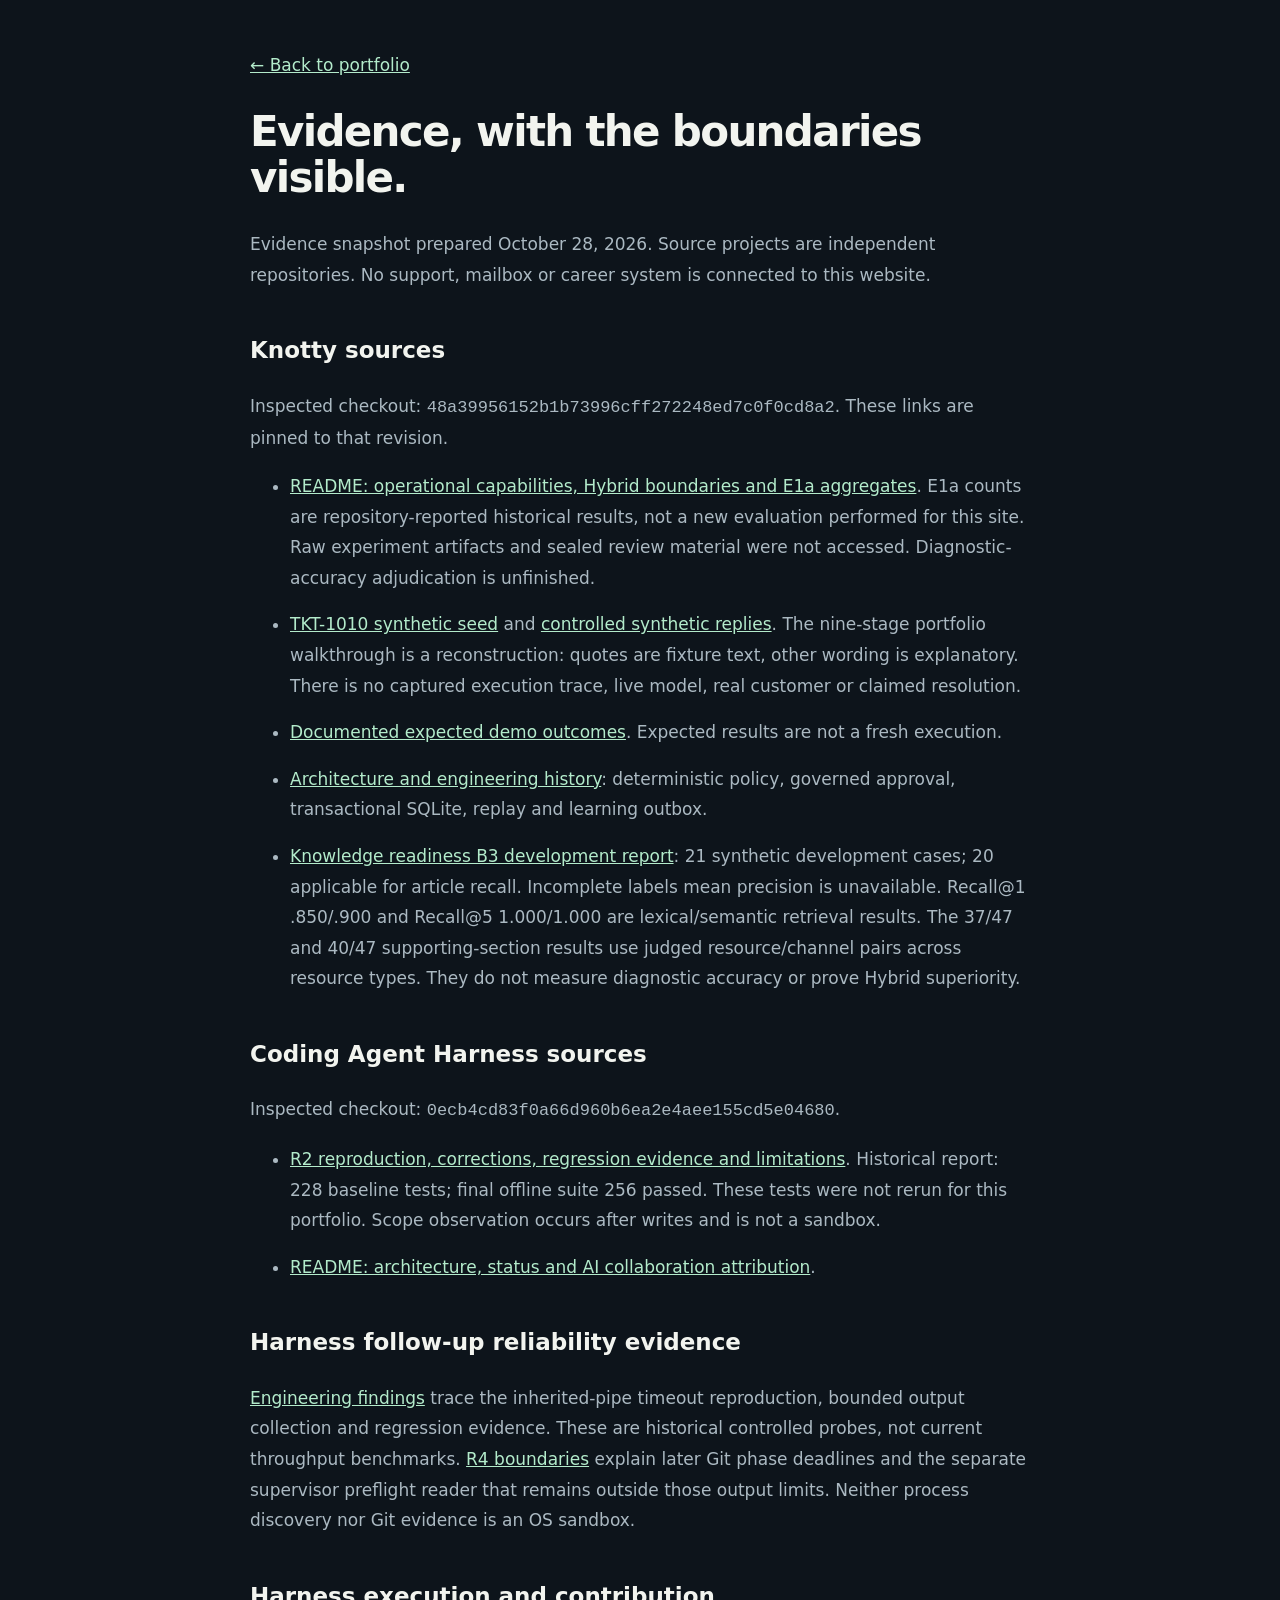
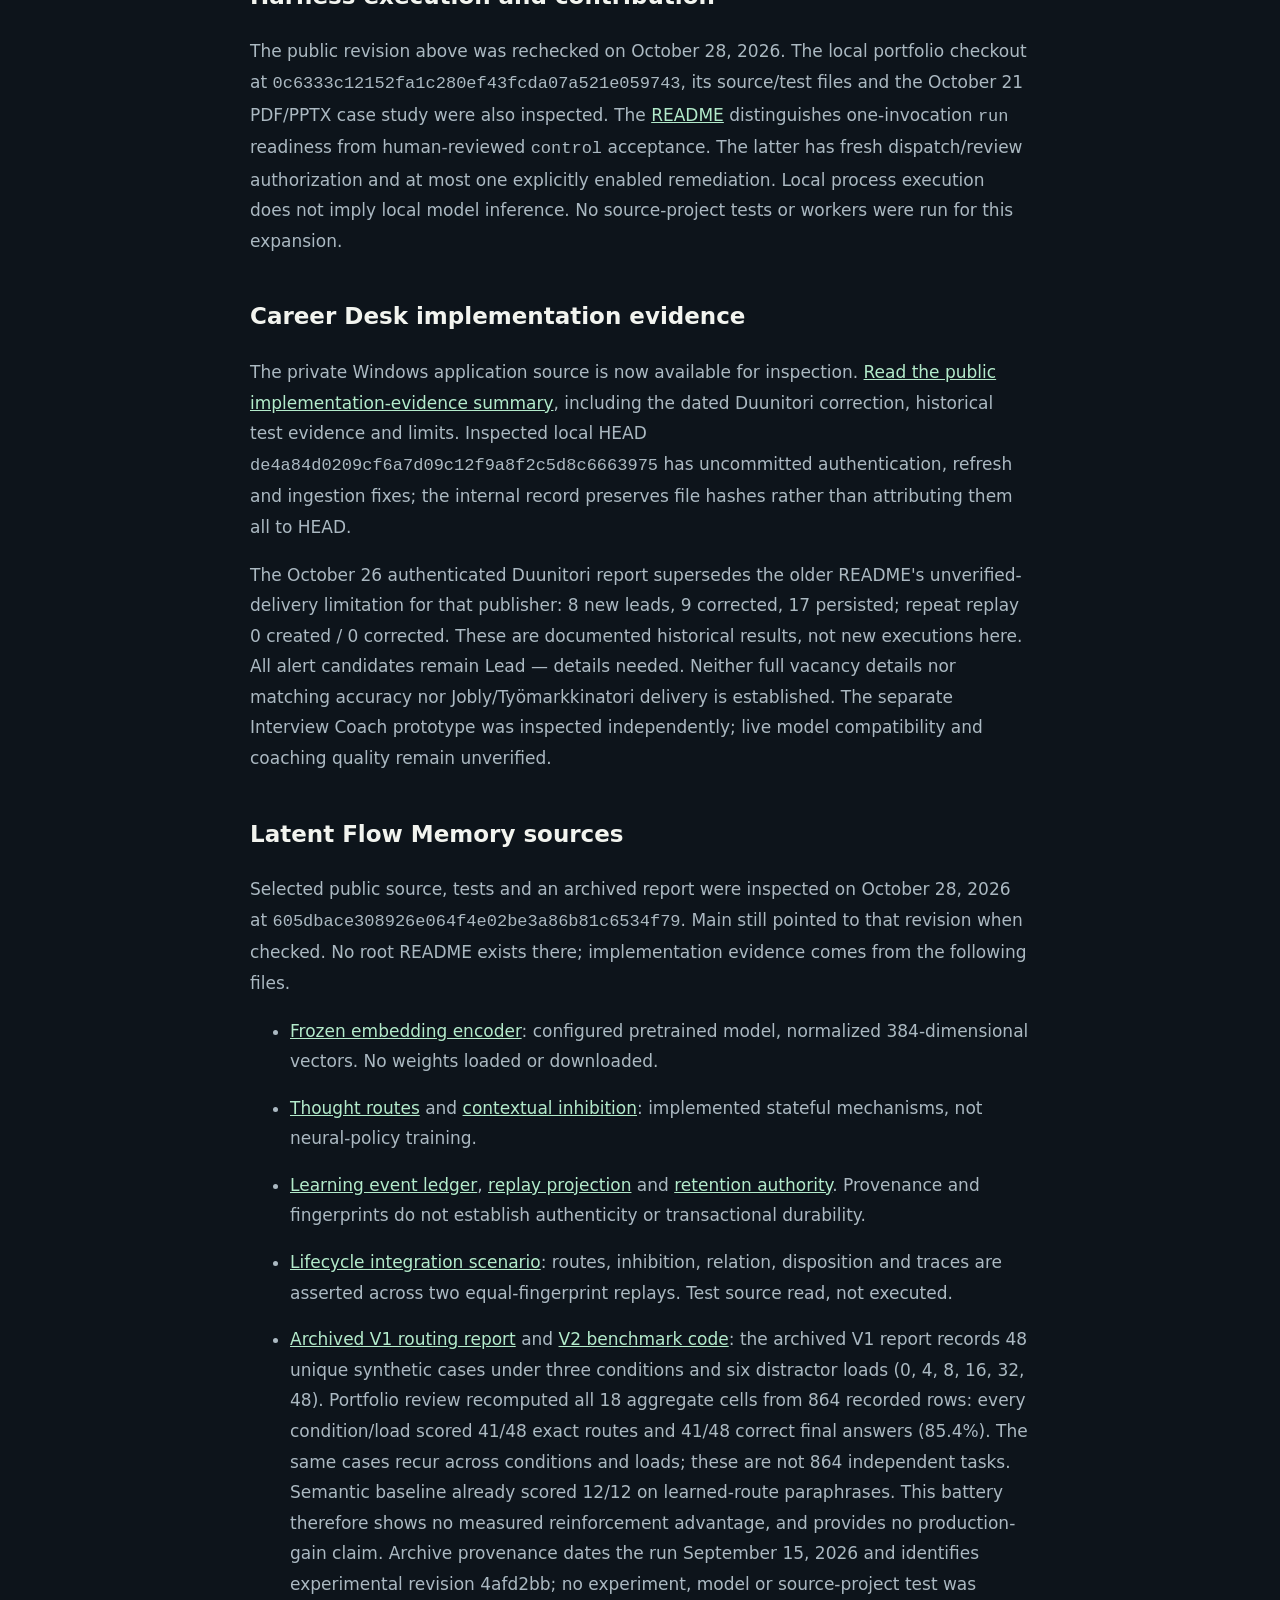
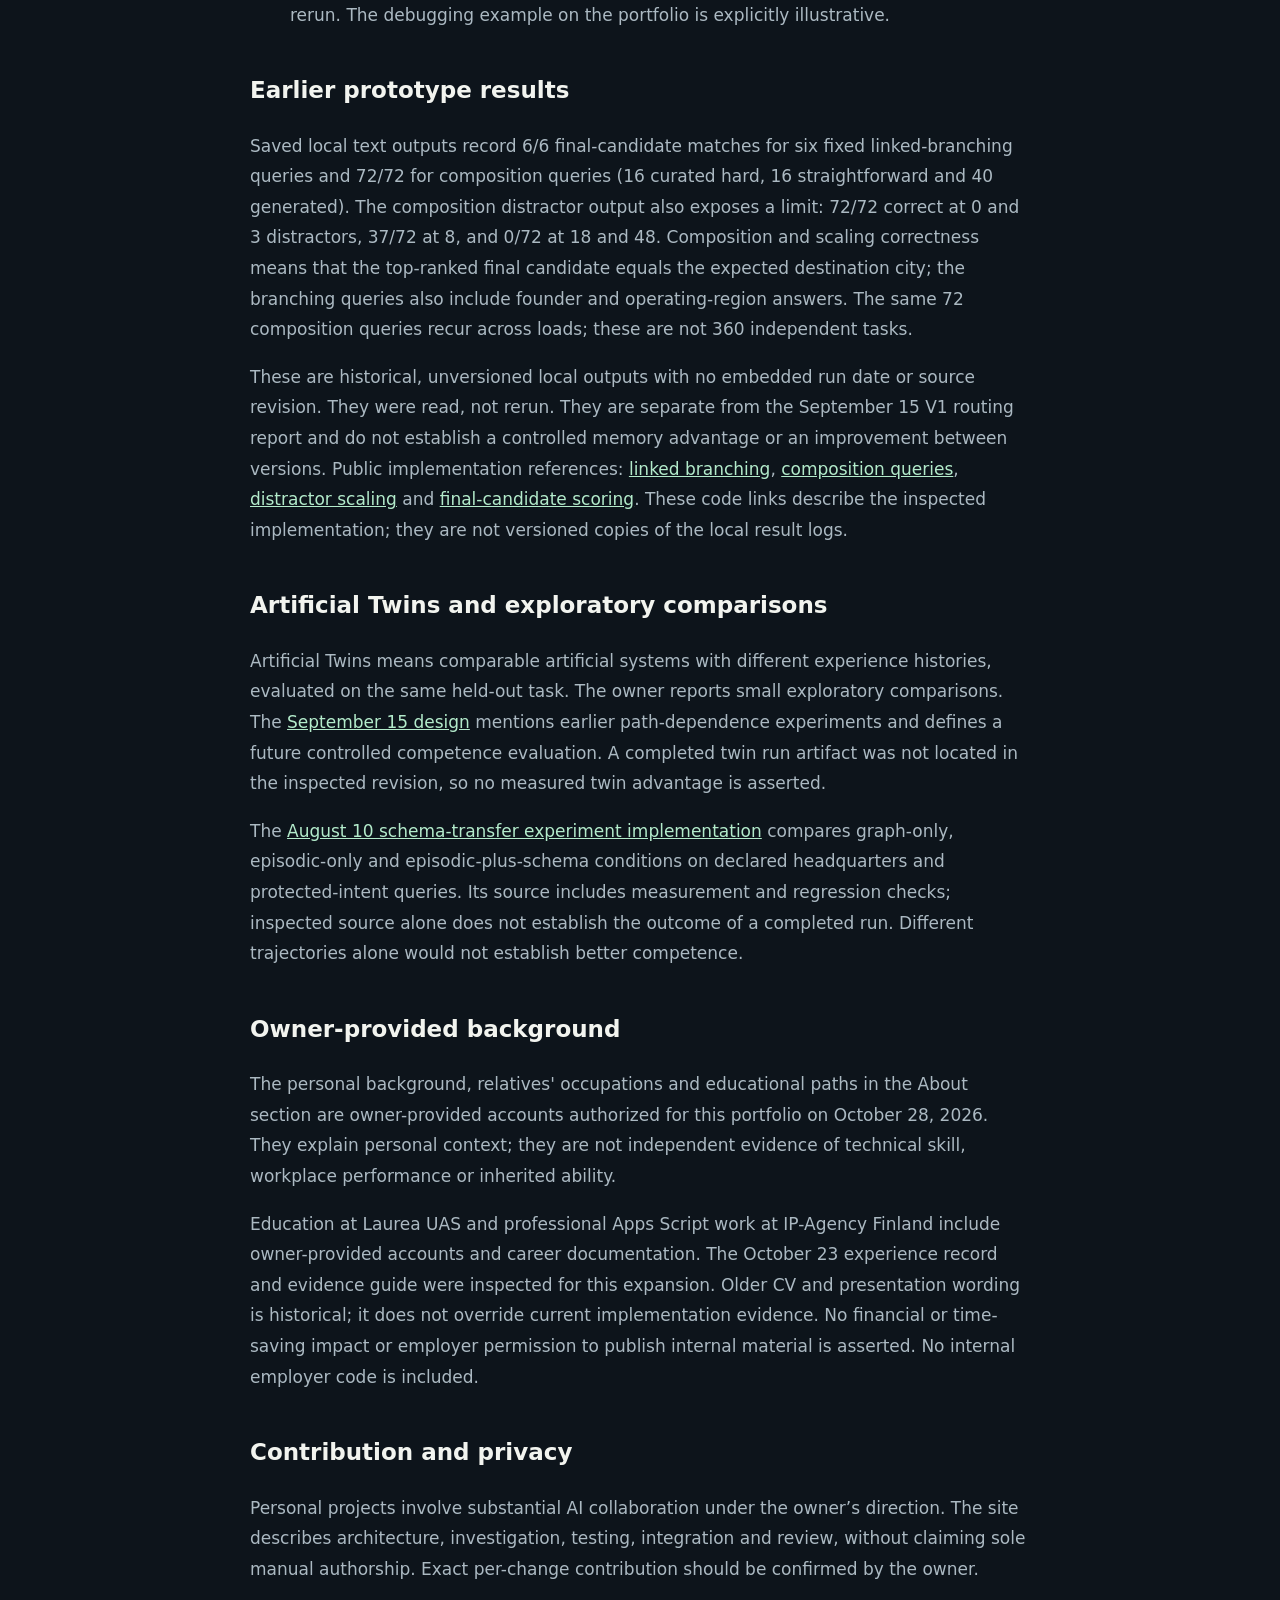
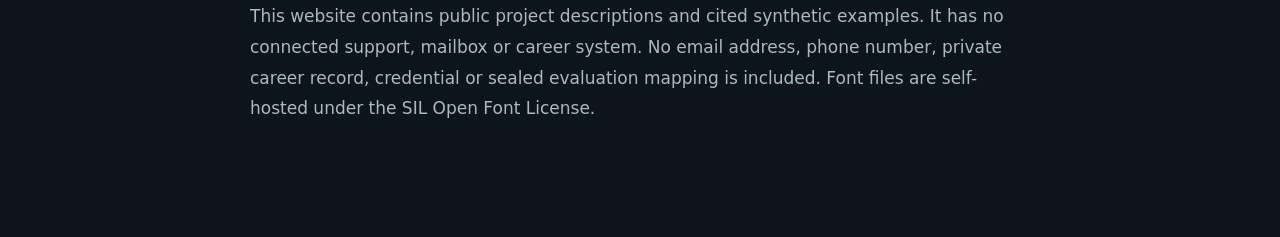
==== evidence.html @ 8efc9eea "Publish verified engineering portfolio" ====
<!doctype html>
<html lang="en">
  <head>
    <meta charset="utf-8" />
    <meta name="viewport" content="width=device-width,initial-scale=1" />
    <meta name="theme-color" content="#0d141b" />
    <title>Evidence & publication notes — Matias Laukka</title>
    <style>
      body {
        font:
          17px/1.8 system-ui,
          sans-serif;
        background: #0d141b;
        color: #f2f4ef;
        margin: 0;
      }
      main {
        max-width: 780px;
        margin: 50px auto;
        padding: 0 24px 60px;
      }
      h1 {
        font-size: 42px;
        line-height: 1.1;
        letter-spacing: -0.04em;
      }
      h2 {
        font-size: 23px;
        margin-top: 40px;
      }
      p,
      li {
        color: #abb9c2;
      }
      a {
        color: #b3ebcb;
        overflow-wrap: anywhere;
      }
      li {
        margin-bottom: 16px;
      }
      a:focus-visible {
        outline: 2px solid #b3ebcb;
        outline-offset: 4px;
      }
      small {
        font-size: 13px;
      }
      code {
        overflow-wrap: anywhere;
      }
    </style>
  </head>
  <body>
    <main>
      <a href="./">← Back to portfolio</a>
      <h1>Evidence, with the boundaries visible.</h1>
      <p>
        Evidence snapshot prepared October 28, 2026. Source projects are
        independent repositories. No support, mailbox or career system is
        connected to this website.
      </p>
      <h2>Knotty sources</h2>
      <p>
        Inspected checkout:
        <code>48a39956152b1b73996cff272248ed7c0f0cd8a2</code>. These links are
        pinned to that revision.
      </p>
      <ul>
        <li>
          <a
            href="https://github.com/MatiasLaukka/Support-Ticket-Triage-MCP/blob/48a39956152b1b73996cff272248ed7c0f0cd8a2/README.md"
            >README: operational capabilities, Hybrid boundaries and E1a
            aggregates</a
          >. E1a counts are repository-reported historical results, not a new
          evaluation performed for this site. Raw experiment artifacts and
          sealed review material were not accessed. Diagnostic-accuracy
          adjudication is unfinished.
        </li>
        <li>
          <a
            href="https://github.com/MatiasLaukka/Support-Ticket-Triage-MCP/blob/48a39956152b1b73996cff272248ed7c0f0cd8a2/data/seed/tickets.json#L352"
            >TKT-1010 synthetic seed</a
          >
          and
          <a
            href="https://github.com/MatiasLaukka/Support-Ticket-Triage-MCP/blob/48a39956152b1b73996cff272248ed7c0f0cd8a2/src/approval-desk/automatic-customer-replies.ts#L256"
            >controlled synthetic replies</a
          >. The nine-stage portfolio walkthrough is a reconstruction: quotes
          are fixture text, other wording is explanatory. There is no captured
          execution trace, live model, real customer or claimed resolution.
        </li>
        <li>
          <a
            href="https://github.com/MatiasLaukka/Support-Ticket-Triage-MCP/blob/48a39956152b1b73996cff272248ed7c0f0cd8a2/docs/demo-results.md"
            >Documented expected demo outcomes</a
          >. Expected results are not a fresh execution.
        </li>
        <li>
          <a
            href="https://github.com/MatiasLaukka/Support-Ticket-Triage-MCP/blob/48a39956152b1b73996cff272248ed7c0f0cd8a2/docs/case-study.md"
            >Architecture and engineering history</a
          >: deterministic policy, governed approval, transactional SQLite,
          replay and learning outbox.
        </li>
        <li>
          <a
            href="https://github.com/MatiasLaukka/Support-Ticket-Triage-MCP/blob/48a39956152b1b73996cff272248ed7c0f0cd8a2/reports/retrieval/knowledge-readiness-v1/README.md"
            >Knowledge readiness B3 development report</a
          >: 21 synthetic development cases; 20 applicable for article recall.
          Incomplete labels mean precision is unavailable. Recall@1 .850/.900
          and Recall@5 1.000/1.000 are lexical/semantic retrieval results. The
          37/47 and 40/47 supporting-section results use judged resource/channel
          pairs across resource types. They do not measure diagnostic accuracy
          or prove Hybrid superiority.
        </li>
      </ul>
      <h2>Coding Agent Harness sources</h2>
      <p>
        Inspected checkout:
        <code>0ecb4cd83f0a66d960b6ea2e4aee155cd5e04680</code>.
      </p>
      <ul>
        <li>
          <a
            href="https://github.com/MatiasLaukka/coding-agent-harness/blob/0ecb4cd83f0a66d960b6ea2e4aee155cd5e04680/docs/reliability-r2-findings.md"
            >R2 reproduction, corrections, regression evidence and
            limitations</a
          >. Historical report: 228 baseline tests; final offline suite 256
          passed. These tests were not rerun for this portfolio. Scope
          observation occurs after writes and is not a sandbox.
        </li>
        <li>
          <a
            href="https://github.com/MatiasLaukka/coding-agent-harness/blob/0ecb4cd83f0a66d960b6ea2e4aee155cd5e04680/README.md"
            >README: architecture, status and AI collaboration attribution</a
          >.
        </li>
      </ul>
      <h2>Harness follow-up reliability evidence</h2>
      <p>
        <a
          href="https://github.com/MatiasLaukka/coding-agent-harness/blob/0ecb4cd83f0a66d960b6ea2e4aee155cd5e04680/docs/engineering-notes.md"
          >Engineering findings</a
        >
        trace the inherited-pipe timeout reproduction, bounded output collection
        and regression evidence. These are historical controlled probes, not
        current throughput benchmarks.
        <a
          href="https://github.com/MatiasLaukka/coding-agent-harness/blob/0ecb4cd83f0a66d960b6ea2e4aee155cd5e04680/docs/reliability-r4-bounded-git.md"
          >R4 boundaries</a
        >
        explain later Git phase deadlines and the separate supervisor preflight
        reader that remains outside those output limits. Neither process
        discovery nor Git evidence is an OS sandbox.
      </p>
      <h2>Harness execution and contribution</h2>
      <p>The public revision above was rechecked on October 28, 2026. The local portfolio checkout at <code>0c6333c12152fa1c280ef43fcda07a521e059743</code>, its source/test files and the October 21 PDF/PPTX case study were also inspected. The <a href="https://github.com/MatiasLaukka/coding-agent-harness/blob/0ecb4cd83f0a66d960b6ea2e4aee155cd5e04680/README.md">README</a> distinguishes one-invocation <code>run</code> readiness from human-reviewed <code>control</code> acceptance. The latter has fresh dispatch/review authorization and at most one explicitly enabled remediation. Local process execution does not imply local model inference. No source-project tests or workers were run for this expansion.</p>
      <h2>Career Desk implementation evidence</h2>
      <p>The private Windows application source is now available for inspection. <a href="./career-desk-evidence.html">Read the public implementation-evidence summary</a>, including the dated Duunitori correction, historical test evidence and limits. Inspected local HEAD <code>de4a84d0209cf6a7d09c12f9a8f2c5d8c6663975</code> has uncommitted authentication, refresh and ingestion fixes; the internal record preserves file hashes rather than attributing them all to HEAD.</p>
      <p>The October 26 authenticated Duunitori report supersedes the older README's unverified-delivery limitation for that publisher: 8 new leads, 9 corrected, 17 persisted; repeat replay 0 created / 0 corrected. These are documented historical results, not new executions here. All alert candidates remain Lead — details needed. Neither full vacancy details nor matching accuracy nor Jobly/Työmarkkinatori delivery is established. The separate Interview Coach prototype was inspected independently; live model compatibility and coaching quality remain unverified.</p>
      <h2>Latent Flow Memory sources</h2>
      <p>Selected public source, tests and an archived report were inspected on October 28, 2026 at <code>605dbace308926e064f4e02be3a86b81c6534f79</code>. Main still pointed to that revision when checked. No root README exists there; implementation evidence comes from the following files.</p>
      <ul>
        <li><a href="https://github.com/MatiasLaukka/latent-flow-memory/blob/605dbace308926e064f4e02be3a86b81c6534f79/src/encoder.py">Frozen embedding encoder</a>: configured pretrained model, normalized 384-dimensional vectors. No weights loaded or downloaded.</li>
        <li><a href="https://github.com/MatiasLaukka/latent-flow-memory/blob/605dbace308926e064f4e02be3a86b81c6534f79/src/thought_routes.py">Thought routes</a> and <a href="https://github.com/MatiasLaukka/latent-flow-memory/blob/605dbace308926e064f4e02be3a86b81c6534f79/src/route_inhibition.py">contextual inhibition</a>: implemented stateful mechanisms, not neural-policy training.</li>
        <li><a href="https://github.com/MatiasLaukka/latent-flow-memory/blob/605dbace308926e064f4e02be3a86b81c6534f79/src/learning_events.py">Learning event ledger</a>, <a href="https://github.com/MatiasLaukka/latent-flow-memory/blob/605dbace308926e064f4e02be3a86b81c6534f79/src/memory_replay.py">replay projection</a> and <a href="https://github.com/MatiasLaukka/latent-flow-memory/blob/605dbace308926e064f4e02be3a86b81c6534f79/src/retention.py">retention authority</a>. Provenance and fingerprints do not establish authenticity or transactional durability.</li>
        <li><a href="https://github.com/MatiasLaukka/latent-flow-memory/blob/605dbace308926e064f4e02be3a86b81c6534f79/tests/test_memory_lifecycle_integration.py">Lifecycle integration scenario</a>: routes, inhibition, relation, disposition and traces are asserted across two equal-fingerprint replays. Test source read, not executed.</li>
        <li><a href="https://github.com/MatiasLaukka/latent-flow-memory/blob/605dbace308926e064f4e02be3a86b81c6534f79/reports/experience-routing/latest.json">Archived V1 routing report</a> and <a href="https://github.com/MatiasLaukka/latent-flow-memory/blob/605dbace308926e064f4e02be3a86b81c6534f79/src/benchmarking/experience_routing_v2.py">V2 benchmark code</a>: the archived V1 report records 48 unique synthetic cases under three conditions and six distractor loads (0, 4, 8, 16, 32, 48). Portfolio review recomputed all 18 aggregate cells from 864 recorded rows: every condition/load scored 41/48 exact routes and 41/48 correct final answers (85.4%). The same cases recur across conditions and loads; these are not 864 independent tasks. Semantic baseline already scored 12/12 on learned-route paraphrases. This battery therefore shows no measured reinforcement advantage, and provides no production-gain claim. Archive provenance dates the run September 15, 2026 and identifies experimental revision 4afd2bb; no experiment, model or source-project test was rerun. The debugging example on the portfolio is explicitly illustrative.</li>
      </ul>
      <h2>Earlier prototype results</h2>
      <p>Saved local text outputs record 6/6 final-candidate matches for six fixed linked-branching queries and 72/72 for composition queries (16 curated hard, 16 straightforward and 40 generated). The composition distractor output also exposes a limit: 72/72 correct at 0 and 3 distractors, 37/72 at 8, and 0/72 at 18 and 48. Composition and scaling correctness means that the top-ranked final candidate equals the expected destination city; the branching queries also include founder and operating-region answers. The same 72 composition queries recur across loads; these are not 360 independent tasks.</p>
      <p>These are historical, unversioned local outputs with no embedded run date or source revision. They were read, not rerun. They are separate from the September 15 V1 routing report and do not establish a controlled memory advantage or an improvement between versions. Public implementation references: <a href="https://github.com/MatiasLaukka/latent-flow-memory/blob/605dbace308926e064f4e02be3a86b81c6534f79/experiments/linked_flow_branching.py">linked branching</a>, <a href="https://github.com/MatiasLaukka/latent-flow-memory/blob/605dbace308926e064f4e02be3a86b81c6534f79/experiments/composition_robustness.py">composition queries</a>, <a href="https://github.com/MatiasLaukka/latent-flow-memory/blob/605dbace308926e064f4e02be3a86b81c6534f79/experiments/composition_distractor_scaling.py">distractor scaling</a> and <a href="https://github.com/MatiasLaukka/latent-flow-memory/blob/605dbace308926e064f4e02be3a86b81c6534f79/src/robustness.py">final-candidate scoring</a>. These code links describe the inspected implementation; they are not versioned copies of the local result logs.</p>
      <h2>Artificial Twins and exploratory comparisons</h2>
      <p>Artificial Twins means comparable artificial systems with different experience histories, evaluated on the same held-out task. The owner reports small exploratory comparisons. The <a href="https://github.com/MatiasLaukka/latent-flow-memory/blob/605dbace308926e064f4e02be3a86b81c6534f79/docs/superpowers/specs/2026-09-15-latent-flow-memory-thoughtspace-foundation-design.md">September 15 design</a> mentions earlier path-dependence experiments and defines a future controlled competence evaluation. A completed twin run artifact was not located in the inspected revision, so no measured twin advantage is asserted.</p>
      <p>The <a href="https://github.com/MatiasLaukka/latent-flow-memory/blob/605dbace308926e064f4e02be3a86b81c6534f79/experiments/schema_consolidation.py">August 10 schema-transfer experiment implementation</a> compares graph-only, episodic-only and episodic-plus-schema conditions on declared headquarters and protected-intent queries. Its source includes measurement and regression checks; inspected source alone does not establish the outcome of a completed run. Different trajectories alone would not establish better competence.</p>
      <h2>Owner-provided background</h2>
      <p>The personal background, relatives' occupations and educational paths in the About section are owner-provided accounts authorized for this portfolio on October 28, 2026. They explain personal context; they are not independent evidence of technical skill, workplace performance or inherited ability.</p>
      <p>
        Education at Laurea UAS and professional Apps Script work at IP-Agency
        Finland include owner-provided accounts and career documentation. The
        October 23 experience record and evidence guide were inspected for this
        expansion. Older CV and presentation wording is historical; it does
        not override current implementation evidence. No financial or
        time-saving impact or employer permission to publish internal material
        is asserted. No internal employer code is included.
      </p>
      <h2>Contribution and privacy</h2>
      <p>
        Personal projects involve substantial AI collaboration under the owner’s
        direction. The site describes architecture, investigation, testing,
        integration and review, without claiming sole manual authorship. Exact
        per-change contribution should be confirmed by the owner.
      </p>
      <p>
        This website contains public project descriptions and cited synthetic
        examples. It has no connected support, mailbox or career system. No
        email address, phone number, private career record, credential or sealed
        evaluation mapping is included. Font files are self-hosted under the SIL
        Open Font License.
      </p>
    </main>
  </body>
</html>
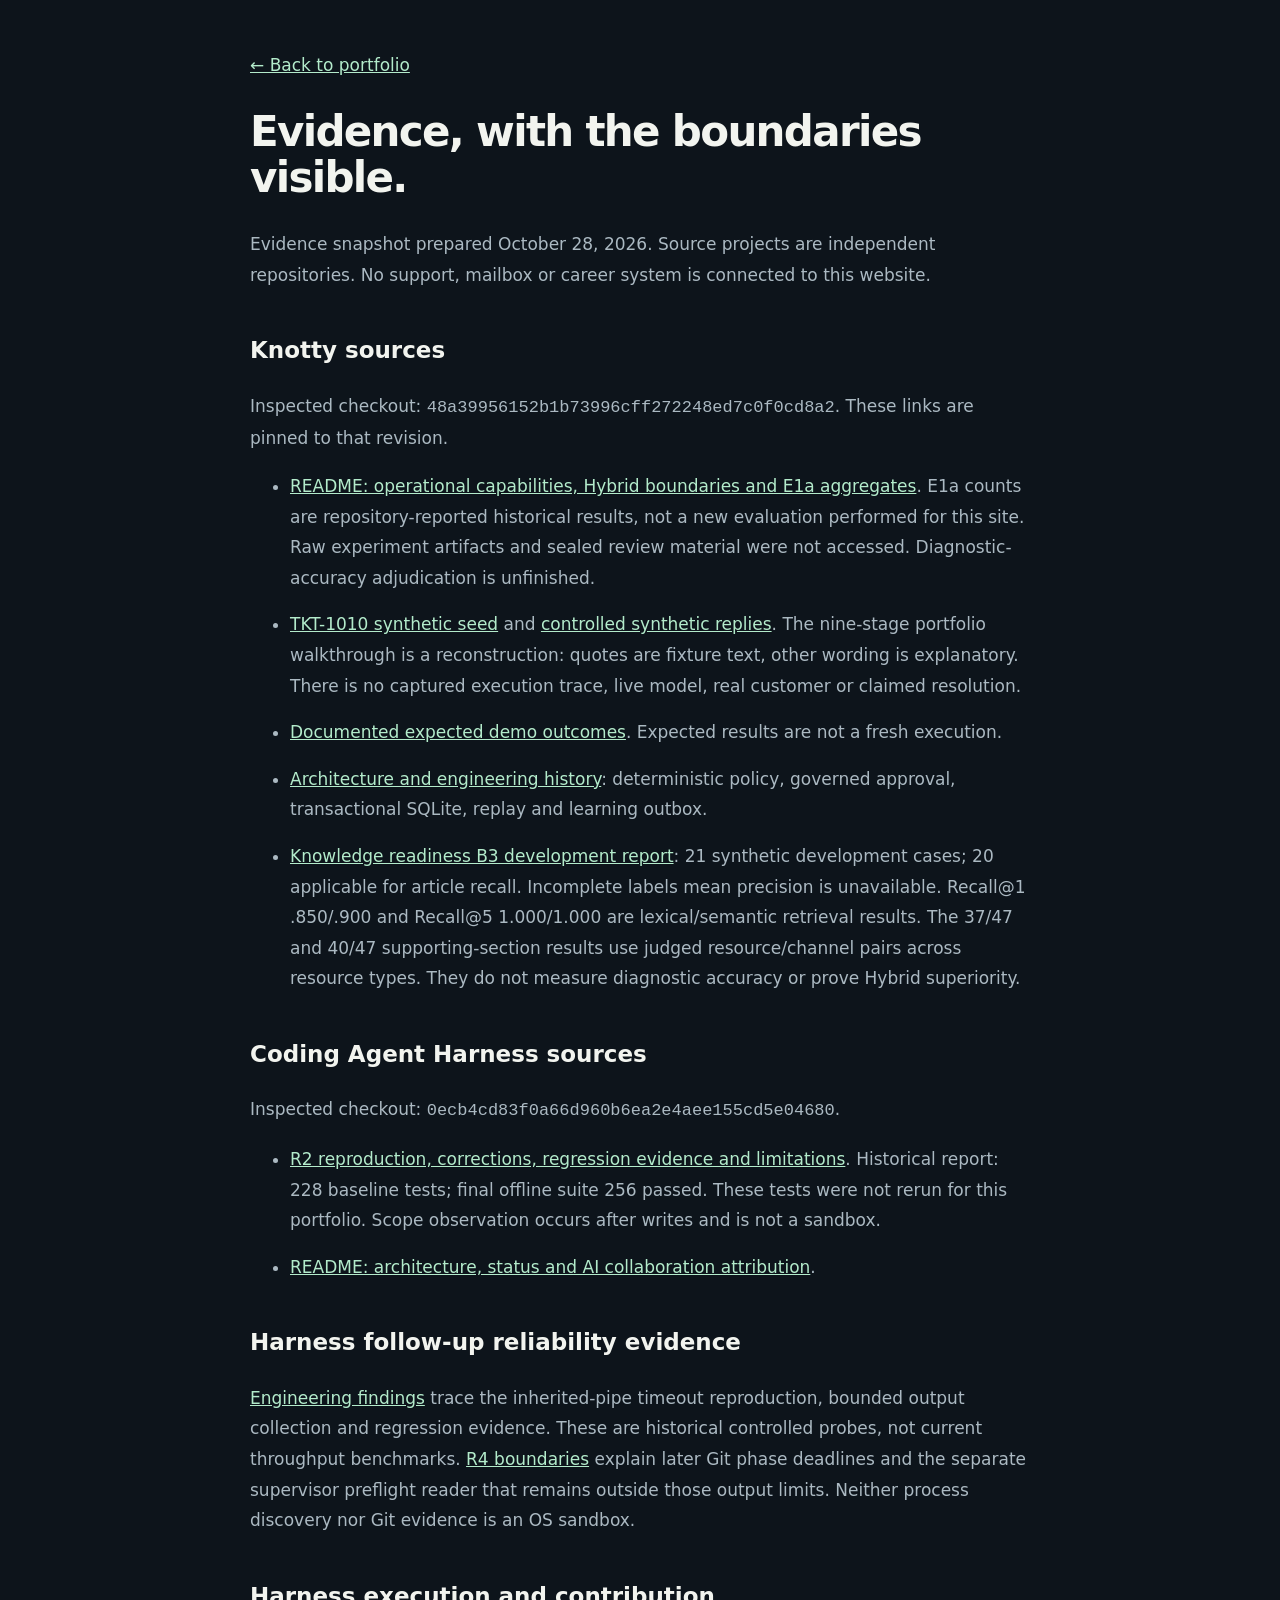
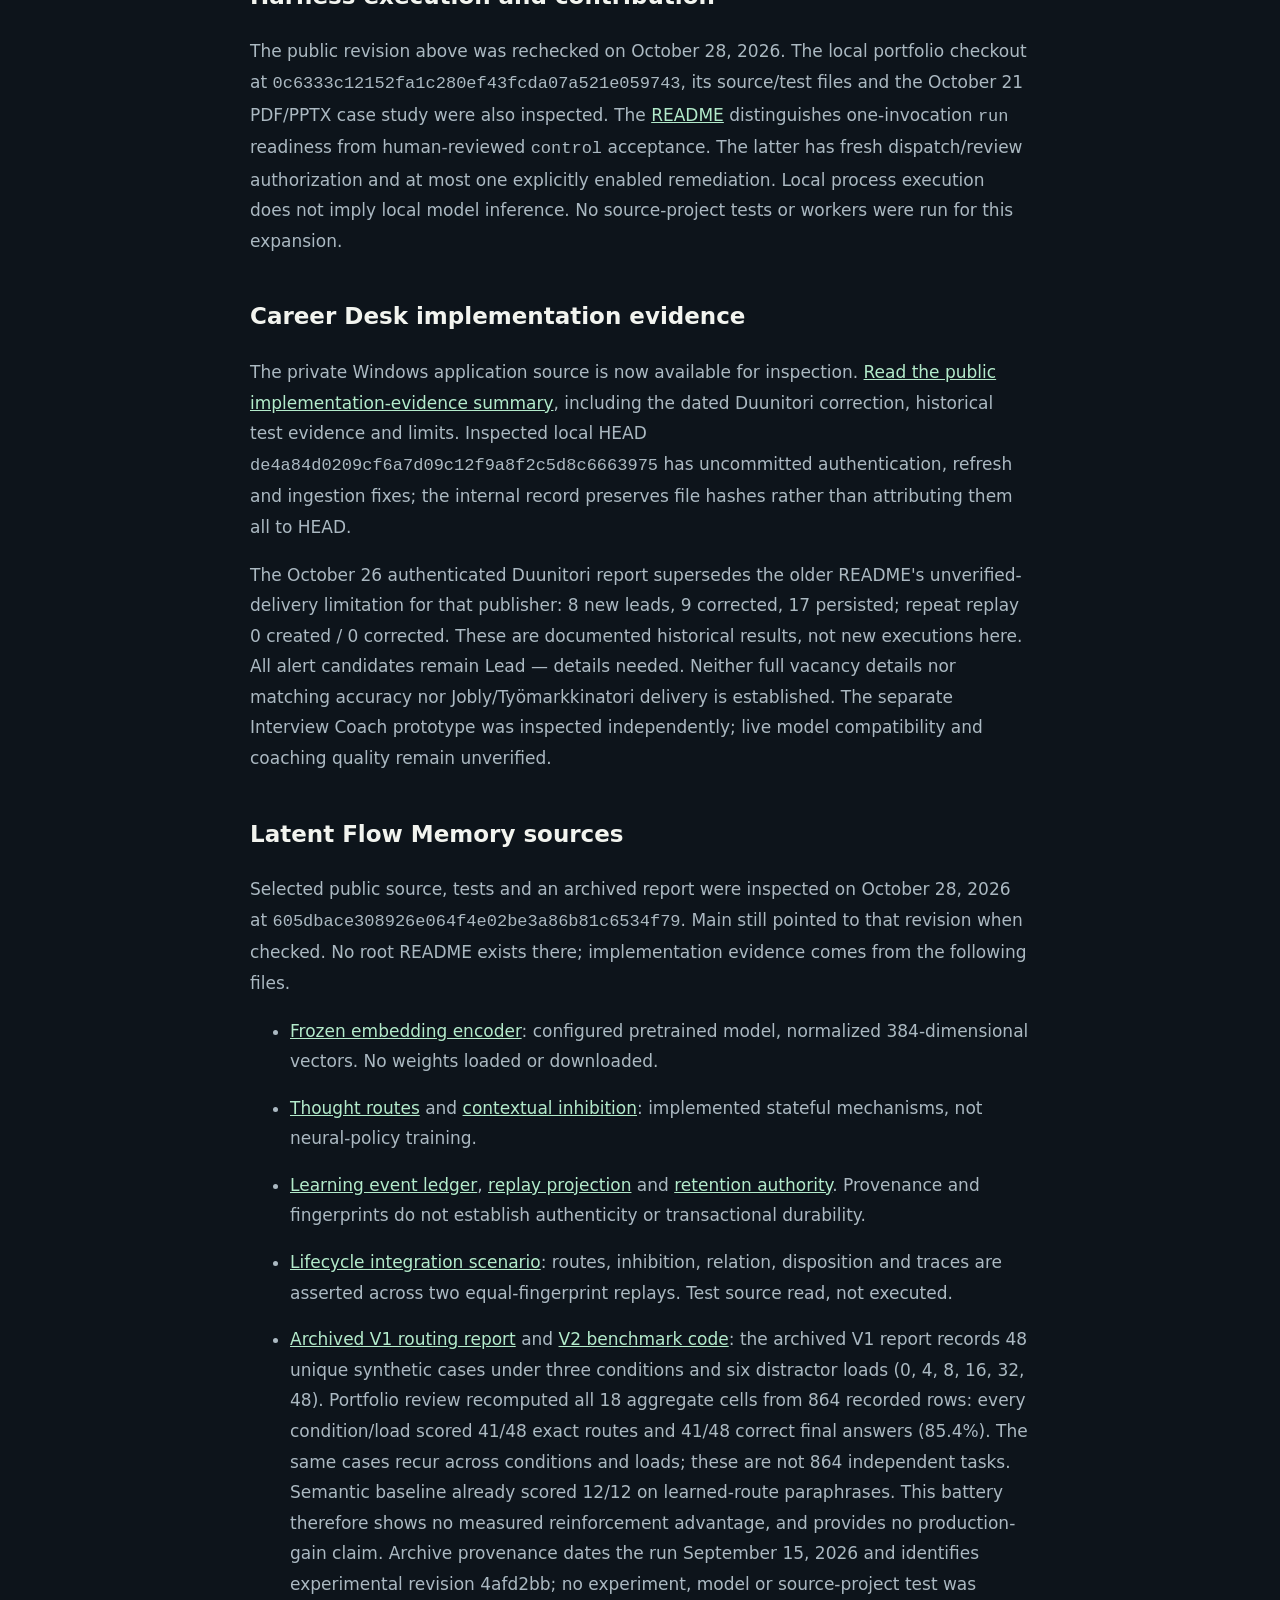
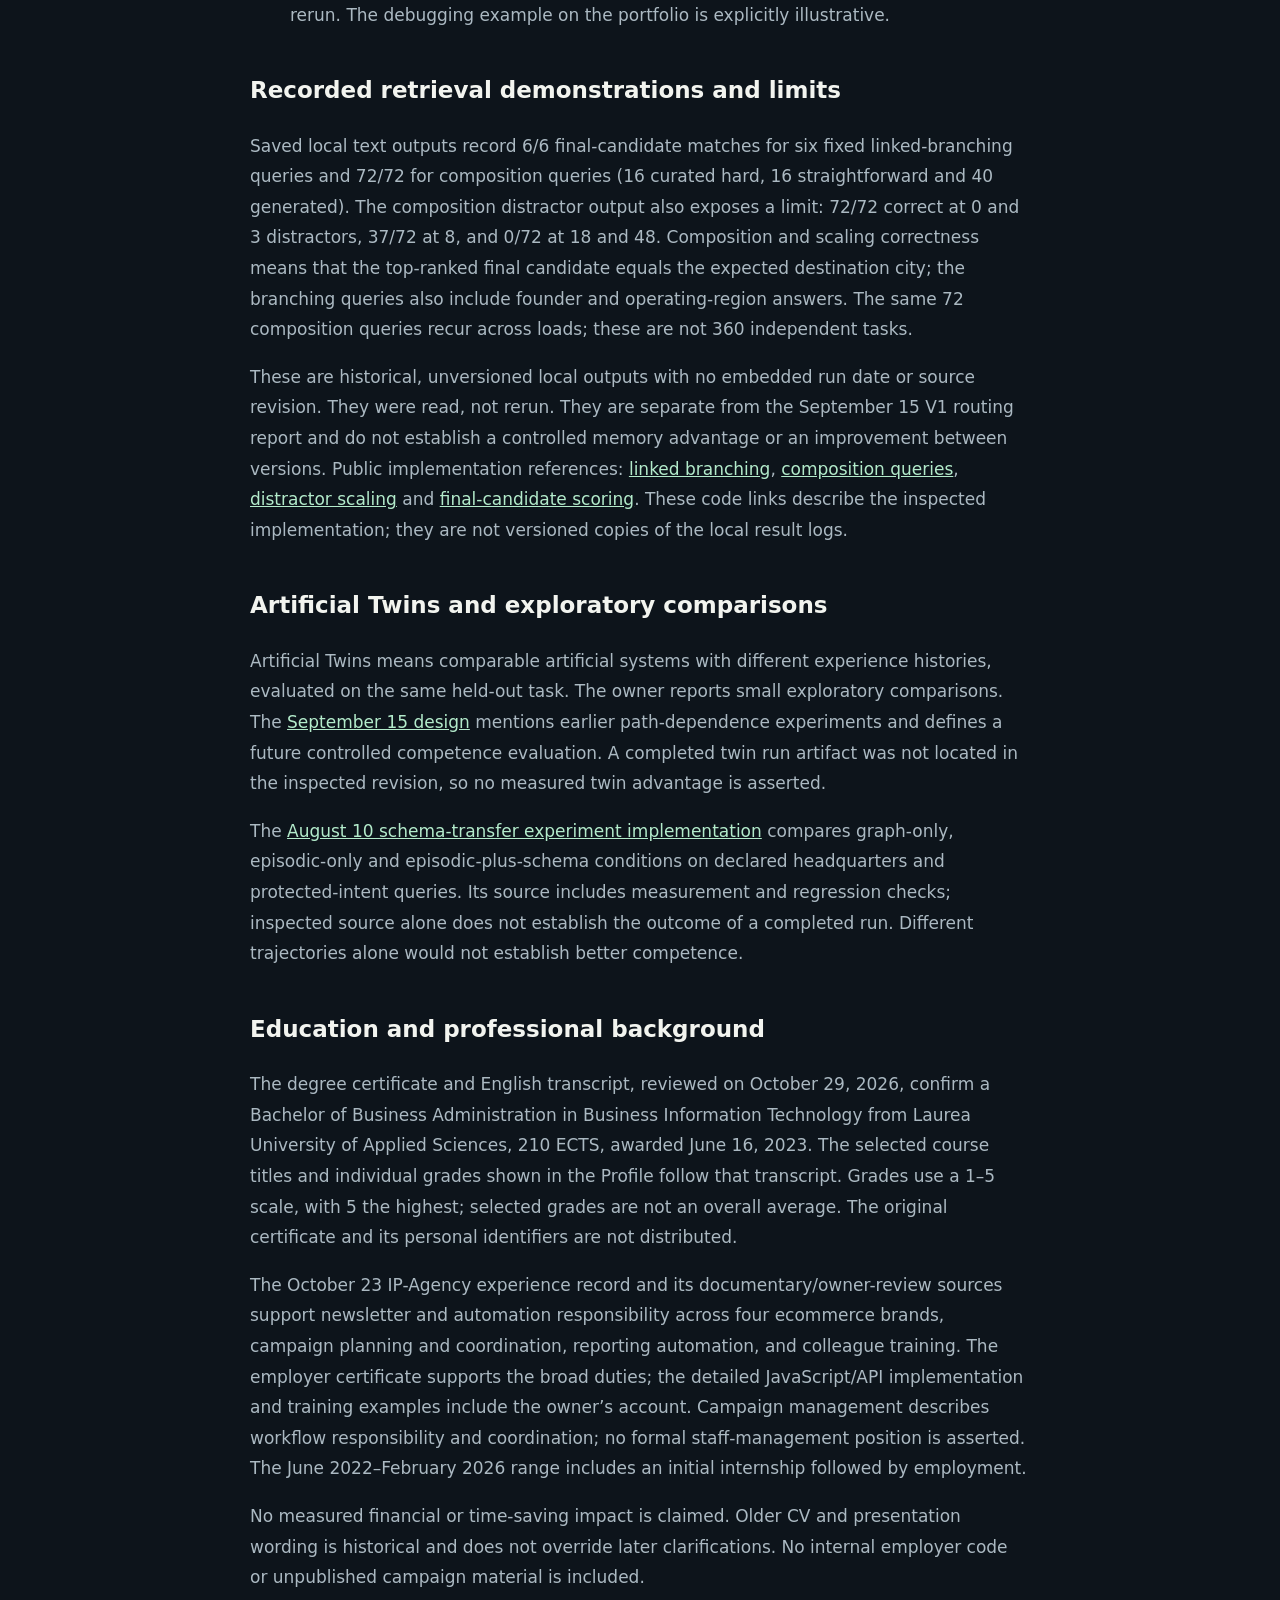
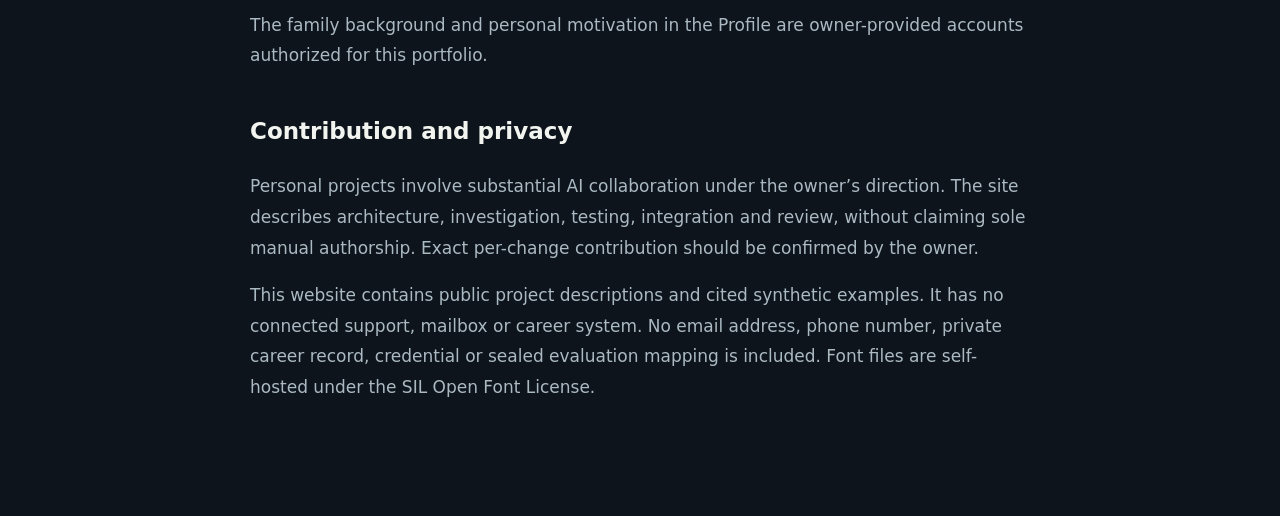
==== commit fa93abb6: "Highlight retrieval results, professional experience and education" ====
--- a/evidence.html
+++ b/evidence.html
@@ -168,23 +168,17 @@
         <li><a href="https://github.com/MatiasLaukka/latent-flow-memory/blob/605dbace308926e064f4e02be3a86b81c6534f79/tests/test_memory_lifecycle_integration.py">Lifecycle integration scenario</a>: routes, inhibition, relation, disposition and traces are asserted across two equal-fingerprint replays. Test source read, not executed.</li>
         <li><a href="https://github.com/MatiasLaukka/latent-flow-memory/blob/605dbace308926e064f4e02be3a86b81c6534f79/reports/experience-routing/latest.json">Archived V1 routing report</a> and <a href="https://github.com/MatiasLaukka/latent-flow-memory/blob/605dbace308926e064f4e02be3a86b81c6534f79/src/benchmarking/experience_routing_v2.py">V2 benchmark code</a>: the archived V1 report records 48 unique synthetic cases under three conditions and six distractor loads (0, 4, 8, 16, 32, 48). Portfolio review recomputed all 18 aggregate cells from 864 recorded rows: every condition/load scored 41/48 exact routes and 41/48 correct final answers (85.4%). The same cases recur across conditions and loads; these are not 864 independent tasks. Semantic baseline already scored 12/12 on learned-route paraphrases. This battery therefore shows no measured reinforcement advantage, and provides no production-gain claim. Archive provenance dates the run September 15, 2026 and identifies experimental revision 4afd2bb; no experiment, model or source-project test was rerun. The debugging example on the portfolio is explicitly illustrative.</li>
       </ul>
-      <h2>Earlier prototype results</h2>
+      <h2>Recorded retrieval demonstrations and limits</h2>
       <p>Saved local text outputs record 6/6 final-candidate matches for six fixed linked-branching queries and 72/72 for composition queries (16 curated hard, 16 straightforward and 40 generated). The composition distractor output also exposes a limit: 72/72 correct at 0 and 3 distractors, 37/72 at 8, and 0/72 at 18 and 48. Composition and scaling correctness means that the top-ranked final candidate equals the expected destination city; the branching queries also include founder and operating-region answers. The same 72 composition queries recur across loads; these are not 360 independent tasks.</p>
       <p>These are historical, unversioned local outputs with no embedded run date or source revision. They were read, not rerun. They are separate from the September 15 V1 routing report and do not establish a controlled memory advantage or an improvement between versions. Public implementation references: <a href="https://github.com/MatiasLaukka/latent-flow-memory/blob/605dbace308926e064f4e02be3a86b81c6534f79/experiments/linked_flow_branching.py">linked branching</a>, <a href="https://github.com/MatiasLaukka/latent-flow-memory/blob/605dbace308926e064f4e02be3a86b81c6534f79/experiments/composition_robustness.py">composition queries</a>, <a href="https://github.com/MatiasLaukka/latent-flow-memory/blob/605dbace308926e064f4e02be3a86b81c6534f79/experiments/composition_distractor_scaling.py">distractor scaling</a> and <a href="https://github.com/MatiasLaukka/latent-flow-memory/blob/605dbace308926e064f4e02be3a86b81c6534f79/src/robustness.py">final-candidate scoring</a>. These code links describe the inspected implementation; they are not versioned copies of the local result logs.</p>
       <h2>Artificial Twins and exploratory comparisons</h2>
       <p>Artificial Twins means comparable artificial systems with different experience histories, evaluated on the same held-out task. The owner reports small exploratory comparisons. The <a href="https://github.com/MatiasLaukka/latent-flow-memory/blob/605dbace308926e064f4e02be3a86b81c6534f79/docs/superpowers/specs/2026-09-15-latent-flow-memory-thoughtspace-foundation-design.md">September 15 design</a> mentions earlier path-dependence experiments and defines a future controlled competence evaluation. A completed twin run artifact was not located in the inspected revision, so no measured twin advantage is asserted.</p>
       <p>The <a href="https://github.com/MatiasLaukka/latent-flow-memory/blob/605dbace308926e064f4e02be3a86b81c6534f79/experiments/schema_consolidation.py">August 10 schema-transfer experiment implementation</a> compares graph-only, episodic-only and episodic-plus-schema conditions on declared headquarters and protected-intent queries. Its source includes measurement and regression checks; inspected source alone does not establish the outcome of a completed run. Different trajectories alone would not establish better competence.</p>
-      <h2>Owner-provided background</h2>
-      <p>The personal background, relatives' occupations and educational paths in the About section are owner-provided accounts authorized for this portfolio on October 28, 2026. They explain personal context; they are not independent evidence of technical skill, workplace performance or inherited ability.</p>
-      <p>
-        Education at Laurea UAS and professional Apps Script work at IP-Agency
-        Finland include owner-provided accounts and career documentation. The
-        October 23 experience record and evidence guide were inspected for this
-        expansion. Older CV and presentation wording is historical; it does
-        not override current implementation evidence. No financial or
-        time-saving impact or employer permission to publish internal material
-        is asserted. No internal employer code is included.
-      </p>
+      <h2>Education and professional background</h2>
+      <p>The degree certificate and English transcript, reviewed on October 29, 2026, confirm a Bachelor of Business Administration in Business Information Technology from Laurea University of Applied Sciences, 210 ECTS, awarded June 16, 2023. The selected course titles and individual grades shown in the Profile follow that transcript. Grades use a 1–5 scale, with 5 the highest; selected grades are not an overall average. The original certificate and its personal identifiers are not distributed.</p>
+      <p>The October 23 IP-Agency experience record and its documentary/owner-review sources support newsletter and automation responsibility across four ecommerce brands, campaign planning and coordination, reporting automation, and colleague training. The employer certificate supports the broad duties; the detailed JavaScript/API implementation and training examples include the owner’s account. Campaign management describes workflow responsibility and coordination; no formal staff-management position is asserted. The June 2022–February 2026 range includes an initial internship followed by employment.</p>
+      <p>No measured financial or time-saving impact is claimed. Older CV and presentation wording is historical and does not override later clarifications. No internal employer code or unpublished campaign material is included.</p>
+      <p>The family background and personal motivation in the Profile are owner-provided accounts authorized for this portfolio.</p>
       <h2>Contribution and privacy</h2>
       <p>
         Personal projects involve substantial AI collaboration under the owner’s
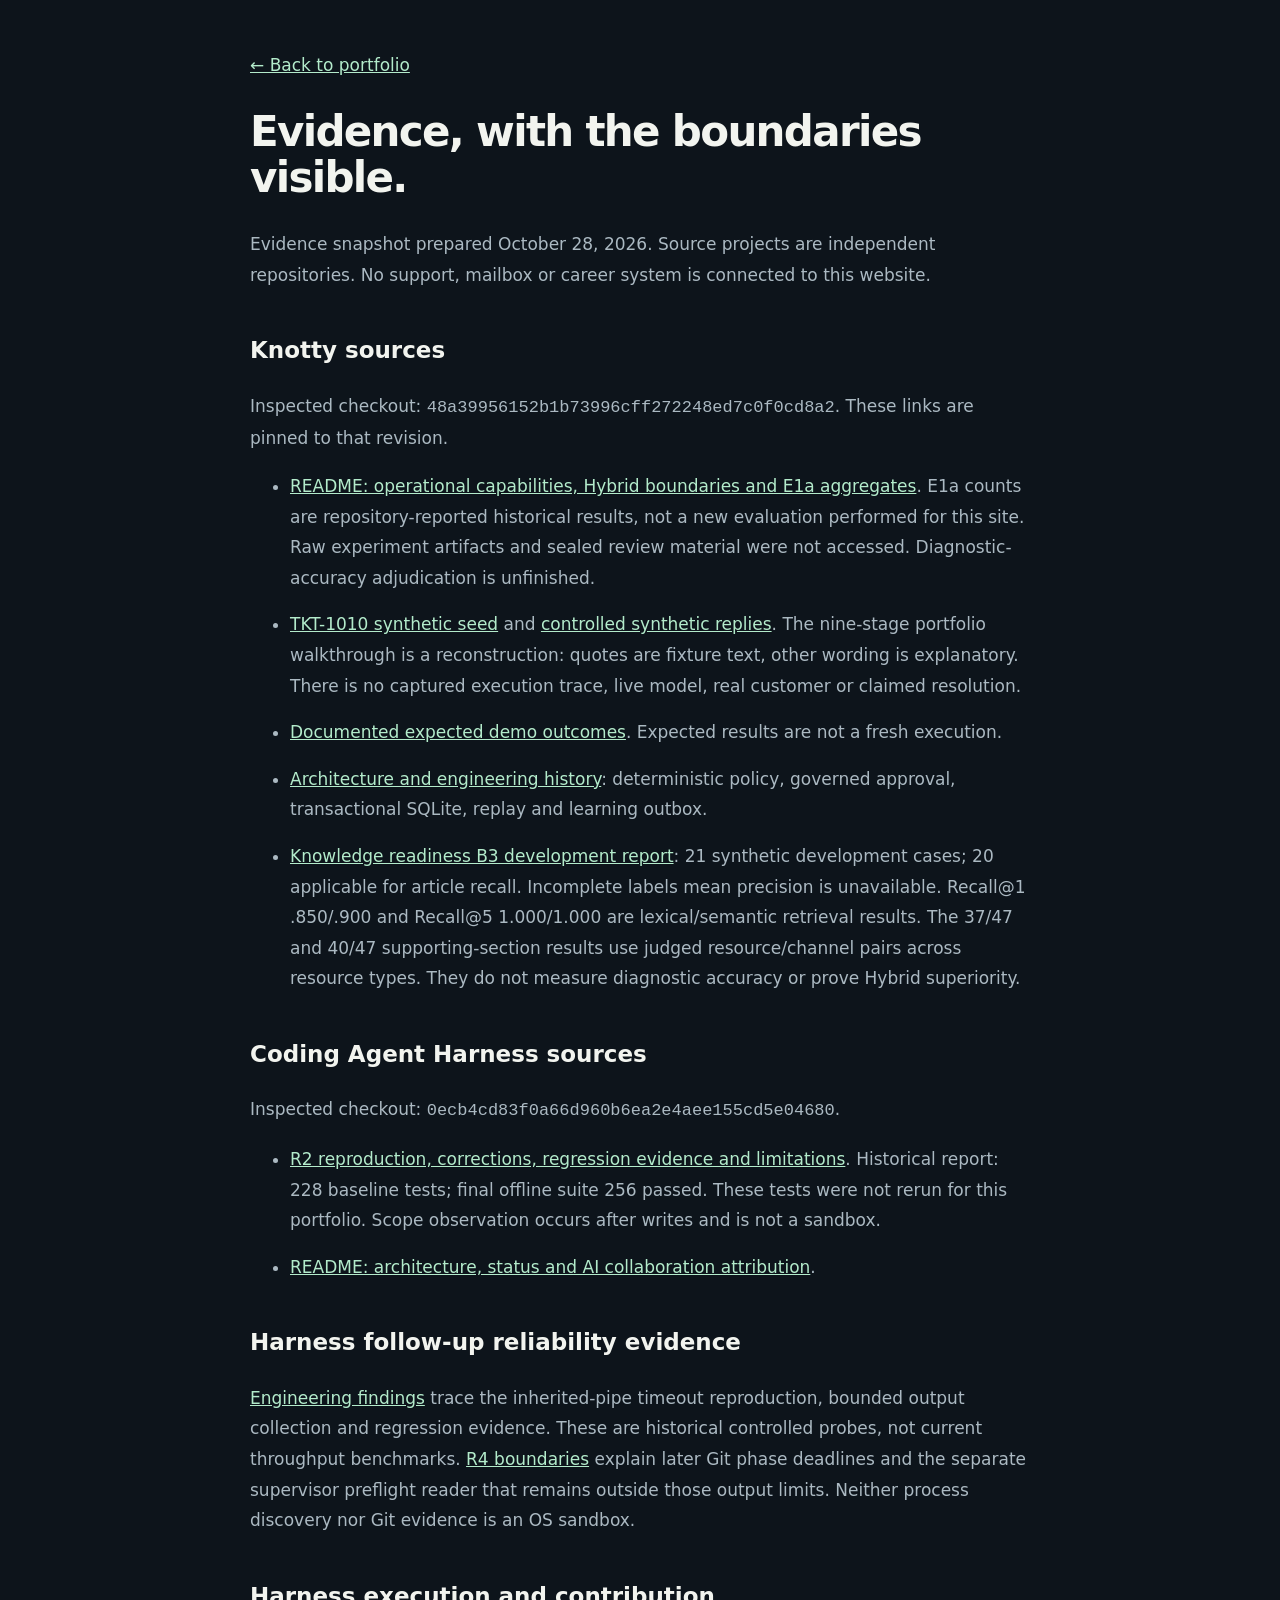
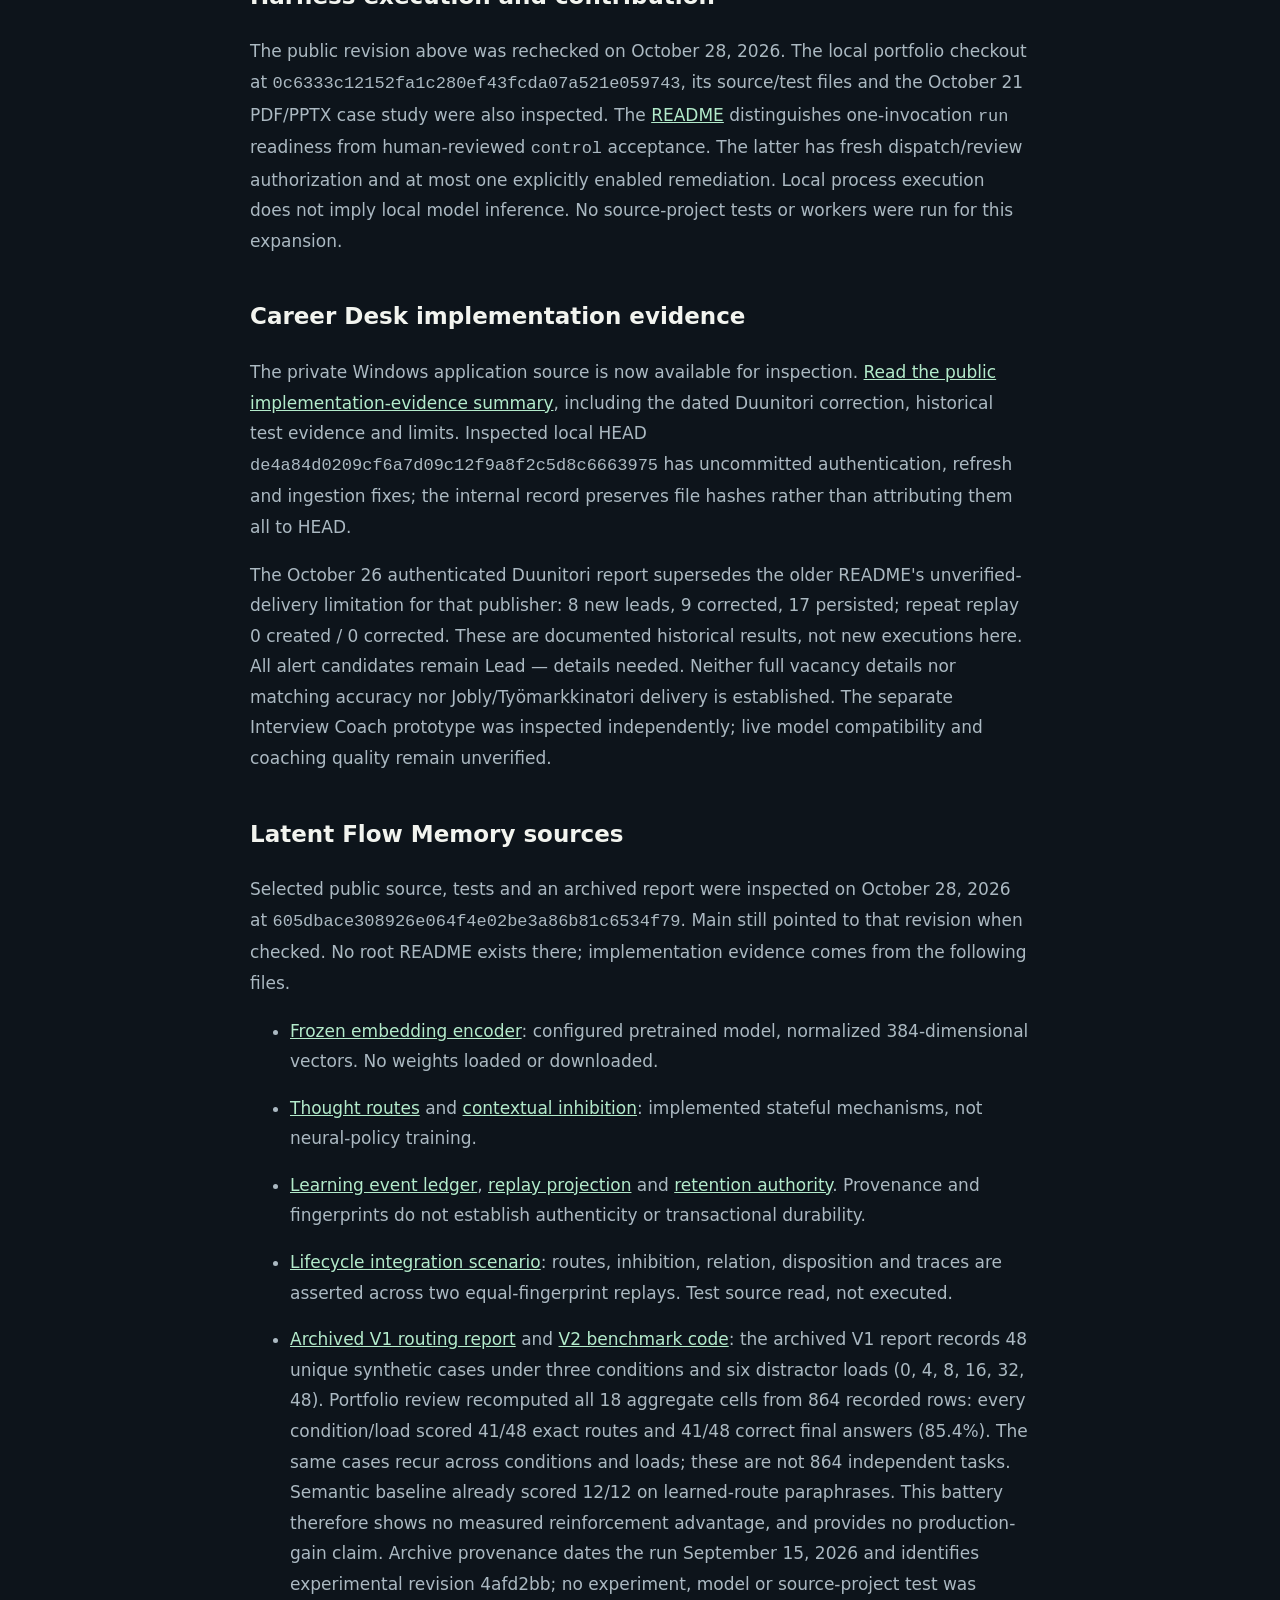
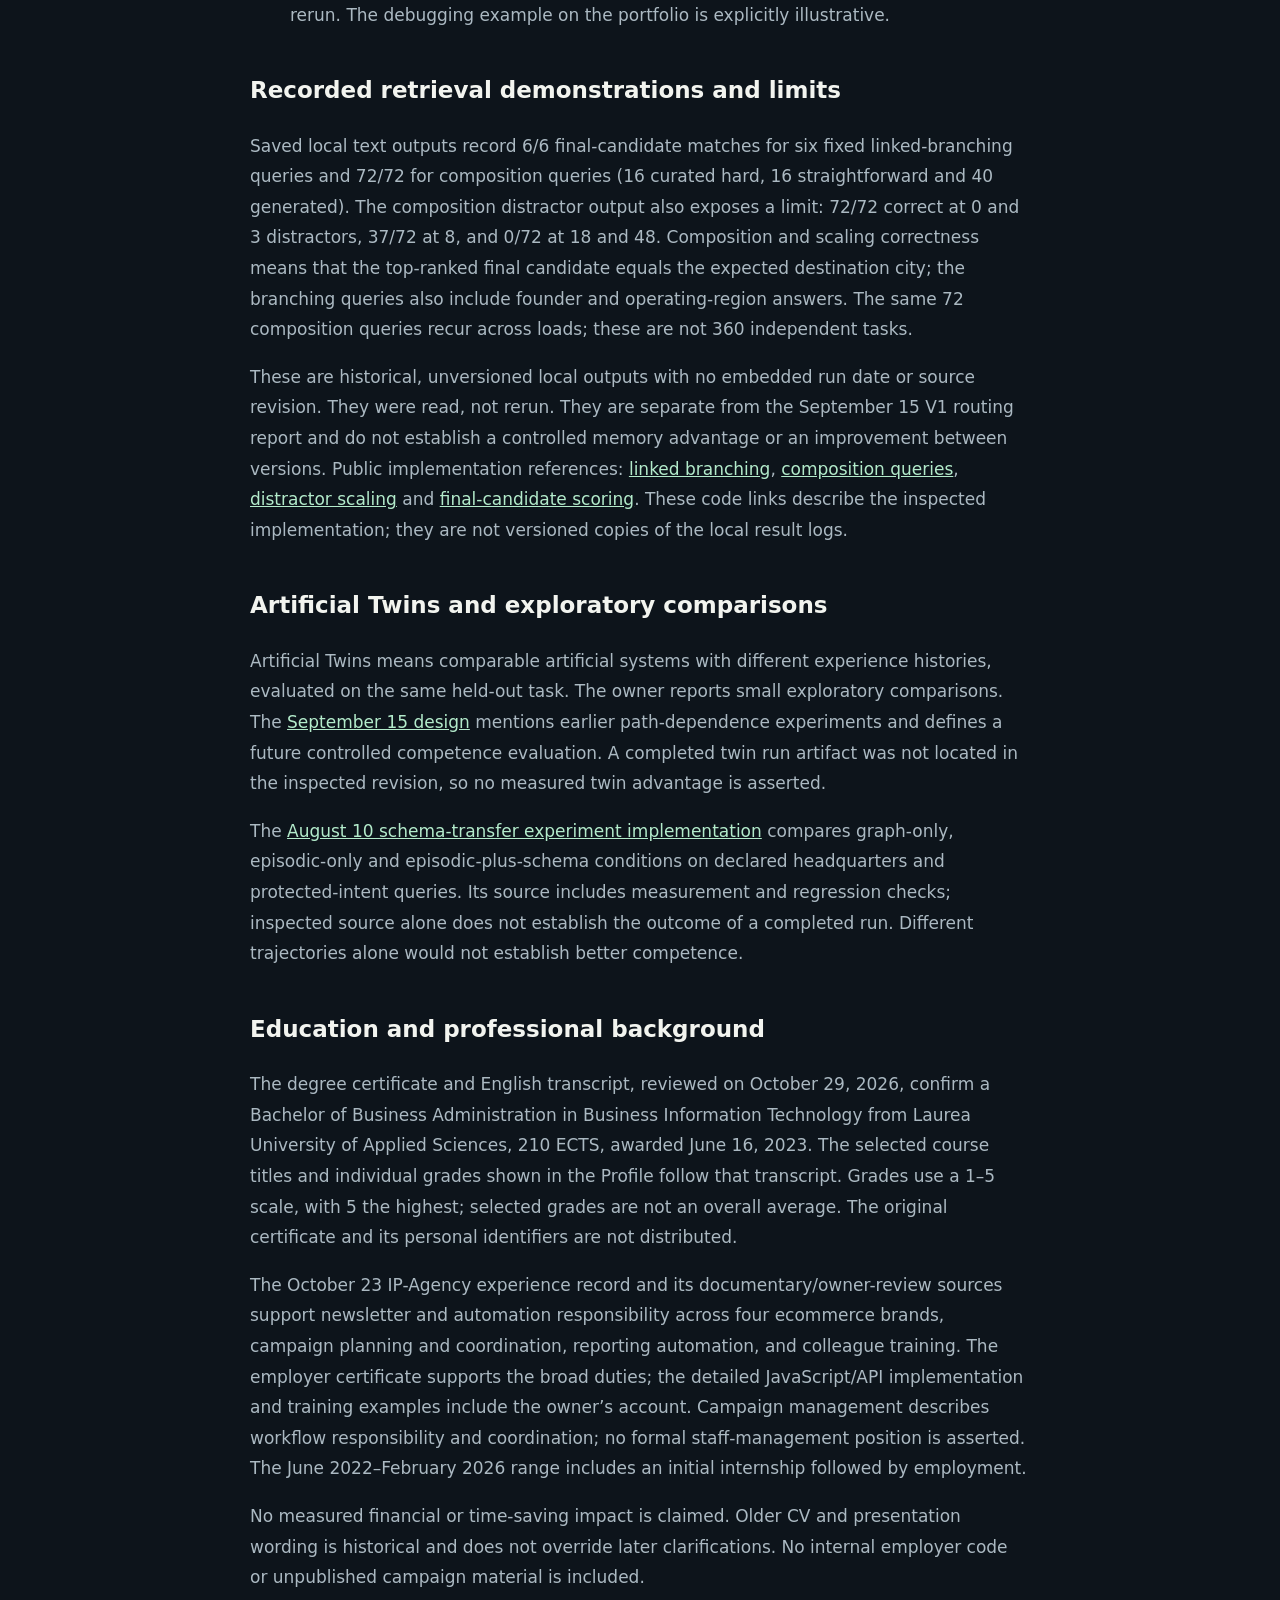
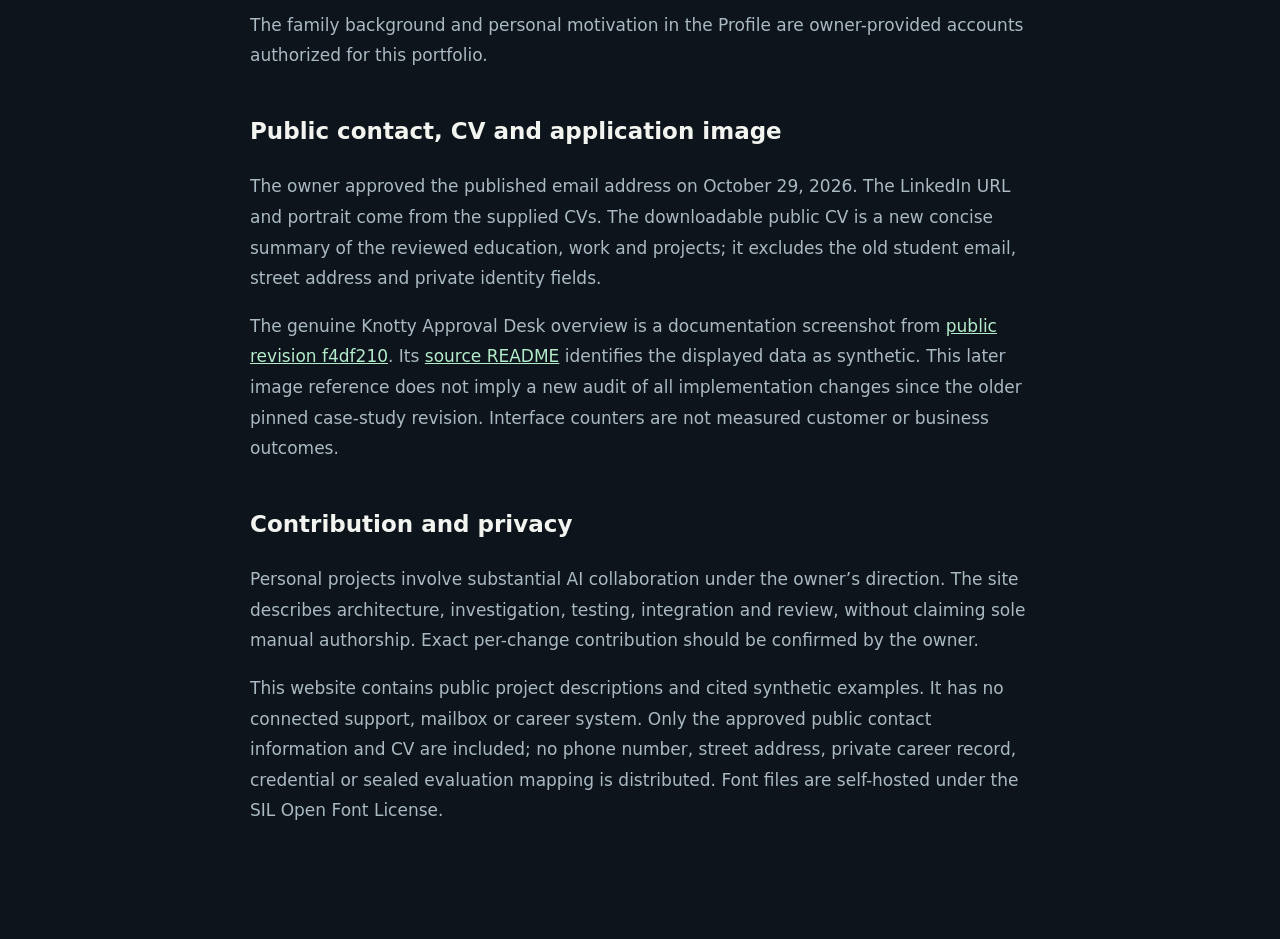
==== commit 2e7f12bf: "Improve recruiter navigation, contact and project summaries" ====
--- a/evidence.html
+++ b/evidence.html
@@ -179,6 +179,9 @@
       <p>The October 23 IP-Agency experience record and its documentary/owner-review sources support newsletter and automation responsibility across four ecommerce brands, campaign planning and coordination, reporting automation, and colleague training. The employer certificate supports the broad duties; the detailed JavaScript/API implementation and training examples include the owner’s account. Campaign management describes workflow responsibility and coordination; no formal staff-management position is asserted. The June 2022–February 2026 range includes an initial internship followed by employment.</p>
       <p>No measured financial or time-saving impact is claimed. Older CV and presentation wording is historical and does not override later clarifications. No internal employer code or unpublished campaign material is included.</p>
       <p>The family background and personal motivation in the Profile are owner-provided accounts authorized for this portfolio.</p>
+      <h2>Public contact, CV and application image</h2>
+      <p>The owner approved the published email address on October 29, 2026. The LinkedIn URL and portrait come from the supplied CVs. The downloadable public CV is a new concise summary of the reviewed education, work and projects; it excludes the old student email, street address and private identity fields.</p>
+      <p>The genuine Knotty Approval Desk overview is a documentation screenshot from <a href="https://github.com/MatiasLaukka/Support-Ticket-Triage-MCP/blob/f4df210443151f70d94f4e47efe65b18fce18e96/docs/assets/approval-desk-overview.png">public revision f4df210</a>. Its <a href="https://github.com/MatiasLaukka/Support-Ticket-Triage-MCP/blob/f4df210443151f70d94f4e47efe65b18fce18e96/README.md#screenshots">source README</a> identifies the displayed data as synthetic. This later image reference does not imply a new audit of all implementation changes since the older pinned case-study revision. Interface counters are not measured customer or business outcomes.</p>
       <h2>Contribution and privacy</h2>
       <p>
         Personal projects involve substantial AI collaboration under the owner’s
@@ -188,9 +191,7 @@
       </p>
       <p>
         This website contains public project descriptions and cited synthetic
-        examples. It has no connected support, mailbox or career system. No
-        email address, phone number, private career record, credential or sealed
-        evaluation mapping is included. Font files are self-hosted under the SIL
+        examples. It has no connected support, mailbox or career system. Only the approved public contact information and CV are included; no phone number, street address, private career record, credential or sealed evaluation mapping is distributed. Font files are self-hosted under the SIL
         Open Font License.
       </p>
     </main>
